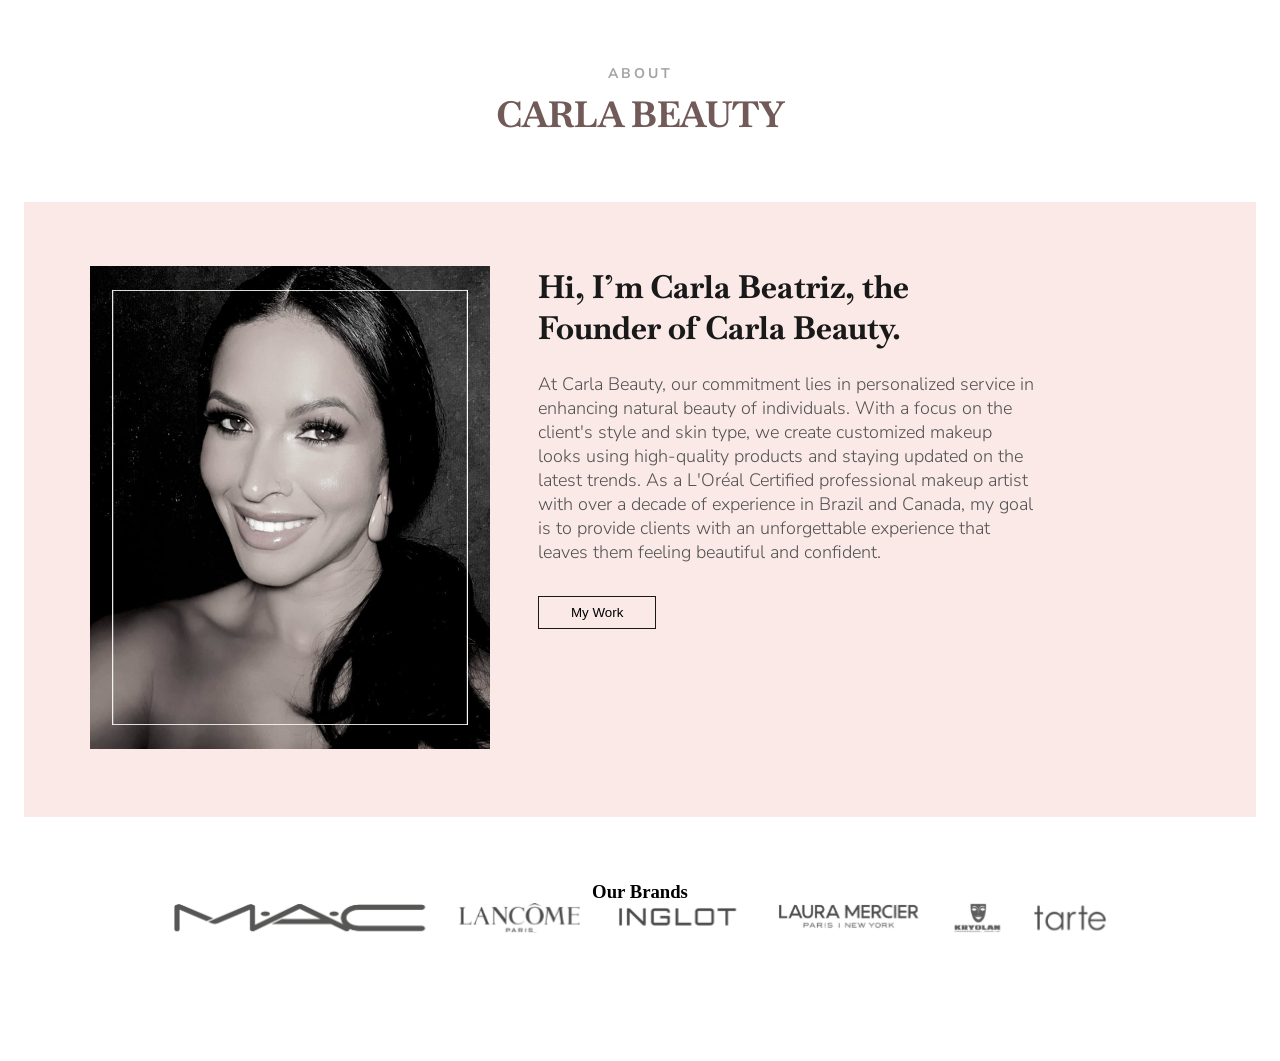
==== src/pages/about.html @ d3bb3098 "working about" ====
<!doctype html>
<html lang="en">
  <head>
    <meta charset="UTF-8" />
    <meta name="viewport" content="width=device-width, initial-scale=1.0" />
    <title>About</title>

    <!-- CSS -->
    <link rel="stylesheet" href="../css/styles.css" />
    <link rel="stylesheet" href="../css/about.css" />
    <link
      href="https://fonts.googleapis.com/css2?family=Baskervville&family=Nunito+Sans:wght@400;700&display=swap"
      rel="stylesheet"
    />
  </head>

  <body>
    <main class="about">
      <!-- header -->
      <section class="about__header">
        <h2>ABOUT</h2>
        <h1>CARLA BEAUTY</h1>
      </section>

      <!-- main -->
      <section class="about__main">
        <div class="about__container">
          <div class="about__image">
            <img src="../assets/imgs/about/Image.png" alt="Carla Beatriz" />
          </div>

          <div class="about__content">
            <h3>Hi, I’m Carla Beatriz, the Founder of Carla Beauty.</h3>

            <p>
              At Carla Beauty, our commitment lies in personalized service in
              enhancing natural beauty of individuals. With a focus on the
              client's style and skin type, we create customized makeup looks
              using high-quality products and staying updated on the latest
              trends. As a L'Oréal Certified professional makeup artist with
              over a decade of experience in Brazil and Canada, my goal is to
              provide clients with an unforgettable experience that leaves them
              feeling beautiful and confident.
            </p>

            <button class="about__btn">My Work</button>
          </div>
        </div>
      </section>

      <!-- brands -->
      <section class="about__brands">
        <h3>Our Brands</h4>

        <div class="brands">
          <img src="../assets/imgs/about/MAC_Cosmetics_logo 1.svg" alt="MAC" />
          <img
            src="../assets/imgs/about/2560px-Lancôme_logo 1.svg"
            alt="Lancome"
          />
          <img src="../assets/imgs/about/inglot 1.svg" alt="Inglot" />
          <img
            src="../assets/imgs/about/Laura Mercier_logo 1.svg"
            alt="Laura Mercier"
          />
          <img src="../assets/imgs/about/kryolan 1.svg" alt="Kryolan" />
          <img src="../assets/imgs/about/tarte 1.svg" alt="Tarte" />
        </div>
      </section>
    </main>
  </body>
</html>
---- src/css/styles.css ----
@import url("https://fonts.googleapis.com/css2?family=Baskervville&family=Nunito+Sans:wght@400;700&display=swap");
.contact-page {
  background-color: #f8f6f4;
  padding: 192px 0;
  text-align: center;
}

.contact-header {
  display: flex;
  flex-direction: column;
  align-items: center;
  margin-bottom: 96px;
}
.contact-header .main-title {
  margin-bottom: 0;
  font-family: "Baskervville", serif;
  font-size: 80px;
  font-weight: 300;
  letter-spacing: 0.1em;
  color: #725a58;
  text-transform: uppercase;
}
.contact-header .line {
  border: 0.5px solid #e3b6b1;
  width: 200px;
  margin-top: 32px;
}
.contact-header .subtitle {
  font-family: "Montserrat", "Avenir", "Avenir Next", "Nunito Sans", sans-serif;
  font-size: 18px;
  font-weight: 300;
  color: #191919;
  line-height: 1.6;
  margin-top: 32px;
  margin-bottom: 64px;
}

.social-links {
  display: flex;
  justify-content: center;
  gap: 48px;
}
.social-links a {
  display: flex;
  align-items: center;
  gap: 8px;
  text-decoration: none;
  font-family: "Montserrat", "Avenir", "Avenir Next", "Nunito Sans", sans-serif;
  font-size: 18px;
  font-weight: 300;
  color: #725a58;
}
.social-links a img {
  width: 24px;
  height: 24px;
}

.form-container {
  background-color: #fae9e7;
  max-width: 768px;
  margin: 96px auto;
  padding: 60px 80px;
  text-align: left;
  display: flex;
  flex-direction: column;
  gap: 40px;
}
.form-container h3 {
  font-family: "Baskervville", serif;
  font-size: 32px;
  font-weight: 400;
  color: #191919;
  margin-bottom: 16px;
}

.tab-nav {
  display: flex;
  border-bottom: 1px solid #a3a3a3;
  margin-bottom: 48px;
}
.tab-nav .tab-btn {
  flex: 1;
  background: none;
  border: none;
  padding: 16px 96px;
  font-family: "Baskervville", serif;
  font-size: 32px;
  cursor: pointer;
  color: #a3a3a3;
}
.tab-nav .tab-btn.active {
  color: #191919;
  border-bottom: 2px solid #191919;
}

.form-section {
  margin-bottom: 48px;
}

.form-row {
  display: grid;
  grid-template-columns: 1fr 1fr;
  gap: 40px;
}
@media (max-width: 768px) {
  .form-row {
    grid-template-columns: 1fr;
    gap: 24px;
  }
}

.selection-group {
  display: flex;
  gap: 8px;
}
.selection-group .select-box {
  margin: 0;
  flex: 1;
  background: #fff;
  padding: 12px 16px;
  display: flex;
  justify-content: space-between;
  align-items: center;
  border: 1px solid transparent;
}
.selection-group .select-box input {
  display: none;
}
.selection-group .select-box span {
  font-family: "Baskervville", serif;
  font-size: 20px;
  font-weight: 400;
  color: #535353;
  display: flex;
  align-items: center;
  width: 100%;
  justify-content: space-between;
}
.selection-group .select-box img {
  width: 24px;
  opacity: 0;
  transition: all 0.3s ease;
}
.selection-group .select-box input:checked + span {
  color: #191919;
}
.selection-group .select-box input:checked + span img {
  opacity: 1;
}
.selection-group .select-box:hover {
  border: 1px solid #b99692;
}

.input-field {
  box-sizing: border-box;
  width: 100%;
  height: 50px;
  padding: 0 16px;
  border: 1px solid #a3a3a3;
  background-color: #fff;
  font-family: "Montserrat", "Avenir", "Avenir Next", "Nunito Sans", sans-serif;
  font-size: 18px;
  appearance: none;
  cursor: pointer;
  background-repeat: no-repeat;
  background-position: right 16px center;
  background-size: 24px;
}
.input-field:focus {
  outline: none;
  border-color: #b99692;
}

.date-input[type=date] {
  color: #a3a3a3;
  background-image: url("../assets/icons/calendar.svg");
}

.date-input[type=date] {
  background-image: url("../assets/icons/calendar.svg");
  color: #191919;
}
.date-input[type=date]::-webkit-calendar-picker-indicator {
  opacity: 0;
  cursor: pointer;
}

.time-select {
  box-sizing: border-box;
  width: 100%;
  height: 50px;
  padding: 0 16px;
  padding-right: 40px;
  border: 1px solid #a3a3a3;
  background-color: #fff;
  font-family: "Montserrat", "Avenir", "Avenir Next", "Nunito Sans", sans-serif;
  font-size: 18px;
  appearance: none;
  cursor: pointer;
  background-image: url("../assets/icons/Select.svg");
  background-repeat: no-repeat;
  background-position: right 16px center;
  background-size: 10px;
  color: #a3a3a3;
}
.time-select:valid {
  color: #191919;
}
.time-select option {
  color: #191919;
}
.time-select:focus {
  outline: none;
  border-color: #b99692;
}

.checkbox-label {
  display: flex;
  align-items: center;
  gap: 12px;
  margin-top: 10px;
  font-family: "Montserrat", "Avenir", "Avenir Next", "Nunito Sans", sans-serif;
  font-size: 18px;
  color: #191919;
  cursor: pointer;
}
.checkbox-label input[type=checkbox] {
  appearance: none;
  -webkit-appearance: none;
  width: 22px;
  height: 22px;
  border: 1px solid #a3a3a3;
  background-color: #fff;
  cursor: pointer;
  position: relative;
  border-radius: 2px;
}
.checkbox-label input[type=checkbox]:checked {
  background-color: #e3b6b1;
  border-color: #e3b6b1;
}
.checkbox-label input[type=checkbox]:checked::after {
  content: "";
  position: absolute;
  left: 7px;
  top: 3px;
  width: 6px;
  height: 11px;
  border: solid white;
  border-width: 0 2px 2px 0;
  transform: rotate(45deg);
}

.contact-options {
  display: flex;
  flex-direction: column;
  gap: 16px;
}

.radio-group {
  display: flex;
  flex-direction: column;
  gap: 16px;
}

.radio-label .radio-dot {
  border: 1px solid #a3a3a3;
}
.radio-label .radio-dot::after {
  background-color: #725a58;
  width: 10px;
  height: 10px;
}

.radio-label {
  display: flex;
  align-items: center;
  gap: 16px;
  font-family: "Montserrat", "Avenir", "Avenir Next", "Nunito Sans", sans-serif;
  font-size: 16px;
  color: #535353;
  cursor: pointer;
}
.radio-label input {
  display: none;
}
.radio-label .radio-dot {
  width: 24px;
  height: 24px;
  border: 2px solid #a3a3a3;
  border-radius: 50%;
  display: flex;
  align-items: center;
  justify-content: center;
  flex-shrink: 0;
  transition: all 0.3s ease;
}
.radio-label .radio-dot::after {
  content: "";
  width: 12px;
  height: 12px;
  background-color: #e3b6b1;
  border-radius: 50%;
  opacity: 0;
  transition: all 0.3s ease;
}
.radio-label input:checked ~ .radio-dot {
  border-color: #e3b6b1;
}
.radio-label input:checked ~ .radio-dot::after {
  opacity: 1;
}

.tel-input {
  margin: 8px 0 16px 0;
}

.btn-next, .btn-home, .btn-submit {
  display: block;
  width: 200px;
  margin: 48px auto 0;
  padding: 16px;
  background: none;
  border: 1px solid #535353;
  font-family: "Montserrat", "Avenir", "Avenir Next", "Nunito Sans", sans-serif;
  font-size: 16px;
  color: #535353;
  cursor: pointer;
  transition: all 0.3s ease;
  box-sizing: border-box;
}
.btn-next:hover, .btn-home:hover, .btn-submit:hover {
  background-color: #b99692;
  border-color: #b99692;
  color: #fff;
}

.btn-back {
  background: none;
  border: none;
  font-family: "Montserrat", "Avenir", "Avenir Next", "Nunito Sans", sans-serif;
  font-size: 16px;
  color: #535353;
  cursor: pointer;
  padding: 0;
  margin-bottom: 48px;
  display: flex;
  align-items: center;
  gap: 4px;
  transition: all 0.3s ease;
}
.btn-back:hover {
  color: #e3b6b1;
}

.premium-grid {
  display: grid;
  grid-template-columns: 1fr 1fr;
  gap: 16px 40px;
  margin-top: 8px;
}
@media (max-width: 768px) {
  .premium-grid {
    grid-template-columns: 1fr;
  }
}

.guest-services-container {
  display: flex;
  flex-direction: column;
  gap: 24px;
  margin-top: 8px;
}

.guest-row {
  display: flex;
  align-items: center;
  justify-content: space-between;
  padding-bottom: 16px;
  border-bottom: 1px solid #a3a3a3;
}
.guest-row:last-child {
  border-bottom: none;
}
.guest-row .guest-type {
  flex: 1;
  font-family: "Montserrat", "Avenir", "Avenir Next", "Nunito Sans", sans-serif;
  font-size: 18px;
  color: #191919;
}
.guest-row .guest-options {
  display: flex;
  gap: 24px;
  flex: 1.5;
  justify-content: flex-end;
}
.guest-row .guest-options .checkbox-label {
  margin-top: 0;
}

.counter {
  display: flex;
  align-items: center;
  border: 1px solid #a3a3a3;
  background: #fff;
  height: 40px;
  margin-right: 32px;
}
.counter button {
  background: none;
  border: none;
  width: 35px;
  height: 100%;
  font-size: 20px;
  cursor: pointer;
  color: #535353;
  display: flex;
  align-items: center;
  justify-content: center;
}
.counter button:hover {
  background-color: #f8f6f4;
  color: #e3b6b1;
}
.counter .counter-input {
  width: 40px;
  height: 100%;
  text-align: center;
  border: none;
  border-left: 1px solid #a3a3a3;
  border-right: 1px solid #a3a3a3;
  font-family: "Montserrat", "Avenir", "Avenir Next", "Nunito Sans", sans-serif;
  font-size: 16px;
  color: #191919;
  -moz-appearance: textfield;
}
.counter .counter-input::-webkit-outer-spin-button, .counter .counter-input::-webkit-inner-spin-button {
  -webkit-appearance: none;
  margin: 0;
}
.counter .counter-input:focus {
  outline: none;
}

.textarea-field {
  height: auto;
  resize: vertical;
  padding-top: 16px;
}

#thank-you-screen {
  padding-top: 48px;
  padding-bottom: 48px;
}

.thank-you-title {
  font-family: "Baskervville", serif;
  font-size: 40px;
  color: #725a58;
  margin-bottom: 16px;
  line-height: 1.2;
}

.thank-you-subtitle {
  font-family: "Montserrat", "Avenir", "Avenir Next", "Nunito Sans", sans-serif;
  font-size: 16px;
  color: #535353;
  margin-bottom: 48px;
  line-height: 1.5;
}
.thank-you-subtitle .edit-details-link {
  display: inline-block;
  margin-top: 8px;
  color: #535353;
  text-decoration: underline;
  font-size: 14px;
  transition: all 0.3s ease;
}
.thank-you-subtitle .edit-details-link:hover {
  color: #e3b6b1;
}

.receipt-card {
  background-color: #fff;
  max-width: 480px;
  margin: 0 auto 96px;
  padding: 48px 96px;
  border: 1px solid #a3a3a3;
  text-align: left;
}
.receipt-card .receipt-header {
  margin-bottom: 24px;
}
.receipt-card .receipt-header h4 {
  font-family: "Baskervville", serif;
  font-size: 24px;
  color: #725a58;
  border-bottom: 1px solid #a3a3a3;
  padding-bottom: 8px;
}
.receipt-card .receipt-price {
  background-color: #f8f6f4;
  padding: 24px;
  text-align: center;
  margin-bottom: 32px;
}
.receipt-card .receipt-price p {
  font-family: "Montserrat", "Avenir", "Avenir Next", "Nunito Sans", sans-serif;
  font-size: 14px;
  color: #535353;
  margin-bottom: 4px;
}
.receipt-card .receipt-price h3 {
  font-family: "Baskervville", serif;
  font-size: 28px;
  color: #191919;
}
.receipt-card .receipt-details .detail-block {
  margin-bottom: 24px;
}
.receipt-card .receipt-details .detail-block:last-child {
  margin-bottom: 0;
}
.receipt-card .receipt-details .detail-block h5 {
  font-family: "Montserrat", "Avenir", "Avenir Next", "Nunito Sans", sans-serif;
  font-size: 14px;
  font-weight: 700;
  color: #535353;
  margin-bottom: 4px;
}
.receipt-card .receipt-details .detail-block p,
.receipt-card .receipt-details .detail-block ul {
  font-family: "Montserrat", "Avenir", "Avenir Next", "Nunito Sans", sans-serif;
  font-size: 16px;
  color: #191919;
}
.receipt-card .receipt-details .detail-block ul {
  list-style-type: none;
  padding: 0;
  margin: 0;
}
.receipt-card .receipt-details .detail-block ul li {
  margin-bottom: 4px;
}
.receipt-card .receipt-details .detail-block ul li::before {
  content: "- ";
  color: #191919;
}

.btn-home {
  margin: 0 auto;
}

*,
*::before,
*::after {
  box-sizing: border-box;
  margin: 0;
  padding: 0;
}

/*# sourceMappingURL=styles.css.map */
---- src/css/about.css ----
@import url("https://fonts.googleapis.com/css2?family=Baskervville&family=Nunito+Sans:wght@400;700&display=swap");
.about {
  padding: 64px 24px;
}

.about__header {
  text-align: center;
  margin-bottom: 64px;
}
.about__header h2 {
  font-family: "Nunito Sans", sans-serif;
  font-size: 14px;
  letter-spacing: 3px;
  color: #a3a3a3;
  margin-bottom: 8px;
}
.about__header h1 {
  font-family: Baskervville, serif;
  font-size: 36px;
  color: #725a58;
}

.about__main {
  background: #fae9e7;
  padding: 64px 24px;
  display: flex;
  justify-content: center;
}

.about__container {
  display: flex;
  gap: 48px;
  max-width: 1100px;
  width: 100%;
  align-items: flex-start;
}

.about__image img {
  width: 100%;
  max-width: 400px;
  flex: 1;
}

.about__content {
  max-width: 500px;
  flex: 1;
}
.about__content h3 {
  font-family: Baskervville, serif;
  font-size: 32px;
  margin-bottom: 24px;
  color: #191919;
  word-break: keep-all;
}
.about__content p {
  font-family: "Nunito Sans", sans-serif;
  font-size: 18px;
  font-weight: 300;
  color: #535353;
  margin-bottom: 32px;
}
.about__content button {
  padding: 8px 32px;
  border: 1px solid #191919;
  background: transparent;
  cursor: pointer;
  transition: all 0.3s ease;
}
.about__content button:hover {
  background: #191919;
  color: #fff;
}

.about__brands {
  text-align: center;
  padding: 64px 24px;
}
.about__brands h4 {
  font-family: Baskervville, serif;
  margin-bottom: 48px;
  color: #191919;
}

.brands {
  display: flex;
  justify-content: center;
  gap: 32px;
  flex-wrap: wrap;
}
.brands img {
  height: 30px;
  opacity: 0.7;
}/*# sourceMappingURL=about.css.map */
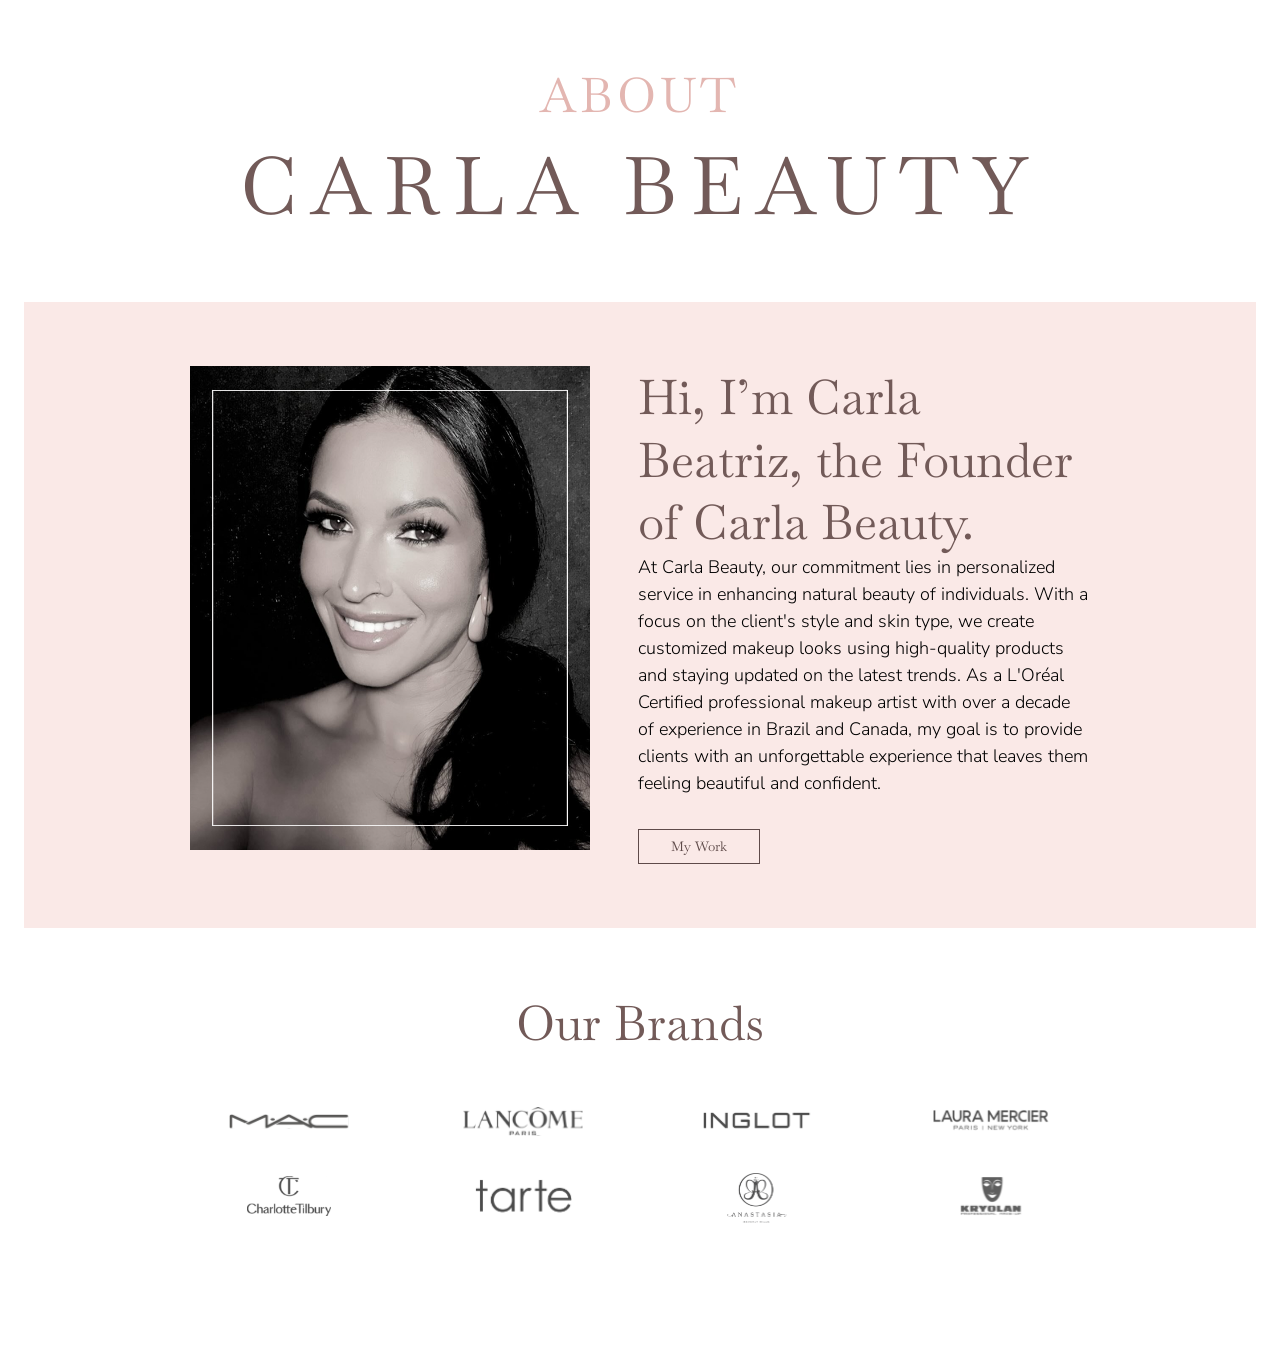
==== commit 83f75ff0: "update css" ====
--- a/src/pages/about.html
+++ b/src/pages/about.html
@@ -50,7 +50,7 @@
 
       <!-- brands -->
       <section class="about__brands">
-        <h3>Our Brands</h4>
+        <h3>Our Brands</h3>
 
         <div class="brands">
           <img src="../assets/imgs/about/MAC_Cosmetics_logo 1.svg" alt="MAC" />
@@ -63,8 +63,13 @@
             src="../assets/imgs/about/Laura Mercier_logo 1.svg"
             alt="Laura Mercier"
           />
+          <img
+            src="../assets/imgs/about/image 109.svg"
+            alt="Charlotte Tilbury"
+          />
+          <img src="../assets/imgs/about/tarte 1.svg" alt="Tarte" />
+          <img src="../assets/imgs/about/image 108.svg" alt="Anastasia" />
           <img src="../assets/imgs/about/kryolan 1.svg" alt="Kryolan" />
-          <img src="../assets/imgs/about/tarte 1.svg" alt="Tarte" />
         </div>
       </section>
     </main>
--- a/src/css/about.css
+++ b/src/css/about.css
@@ -8,15 +8,20 @@
   margin-bottom: 64px;
 }
 .about__header h2 {
-  font-family: "Nunito Sans", sans-serif;
-  font-size: 14px;
-  letter-spacing: 3px;
-  color: #a3a3a3;
+  font-family: Baskervville, serif;
+  font-size: 48px;
+  letter-spacing: 4px;
+  font-weight: 400;
+  line-height: 1.3;
+  color: #e3b6b1;
   margin-bottom: 8px;
 }
 .about__header h1 {
   font-family: Baskervville, serif;
-  font-size: 36px;
+  font-size: 80px;
+  line-height: 1.3;
+  font-weight: 400;
+  letter-spacing: 13px;
   color: #725a58;
 }
 
@@ -30,7 +35,7 @@
 .about__container {
   display: flex;
   gap: 48px;
-  max-width: 1100px;
+  max-width: 900px;
   width: 100%;
   align-items: flex-start;
 }
@@ -47,24 +52,29 @@
 }
 .about__content h3 {
   font-family: Baskervville, serif;
-  font-size: 32px;
-  margin-bottom: 24px;
-  color: #191919;
+  font-size: 48px;
+  line-height: 1.3;
+  font-weight: 400;
+  color: #725a58;
+  max-width: 604px;
   word-break: keep-all;
 }
 .about__content p {
   font-family: "Nunito Sans", sans-serif;
   font-size: 18px;
+  line-height: 1.5;
   font-weight: 300;
-  color: #535353;
+  color: #000000;
   margin-bottom: 32px;
 }
 .about__content button {
+  font-family: Baskervville, serif;
   padding: 8px 32px;
-  border: 1px solid #191919;
+  border: 1px solid #5E4A49;
   background: transparent;
   cursor: pointer;
   transition: all 0.3s ease;
+  color: #5E4A49;
 }
 .about__content button:hover {
   background: #191919;
@@ -75,19 +85,31 @@
   text-align: center;
   padding: 64px 24px;
 }
-.about__brands h4 {
+.about__brands h3 {
   font-family: Baskervville, serif;
+  font-size: 48px;
+  font-weight: 400;
+  letter-spacing: 0px;
   margin-bottom: 48px;
-  color: #191919;
+  color: #725a58;
 }
 
 .brands {
-  display: flex;
-  justify-content: center;
+  display: grid;
+  grid-template-columns: repeat(4, 1fr);
   gap: 32px;
-  flex-wrap: wrap;
+  max-width: 904px;
+  margin: 0 auto;
+  justify-items: center;
+  align-items: center;
 }
 .brands img {
-  height: 30px;
+  width: 120px;
+  height: 40px;
+  object-fit: contain;
   opacity: 0.7;
+}
+.brands img:nth-child(7) {
+  transform: scale(1.3);
+  margin-top: 4px;
 }/*# sourceMappingURL=about.css.map */
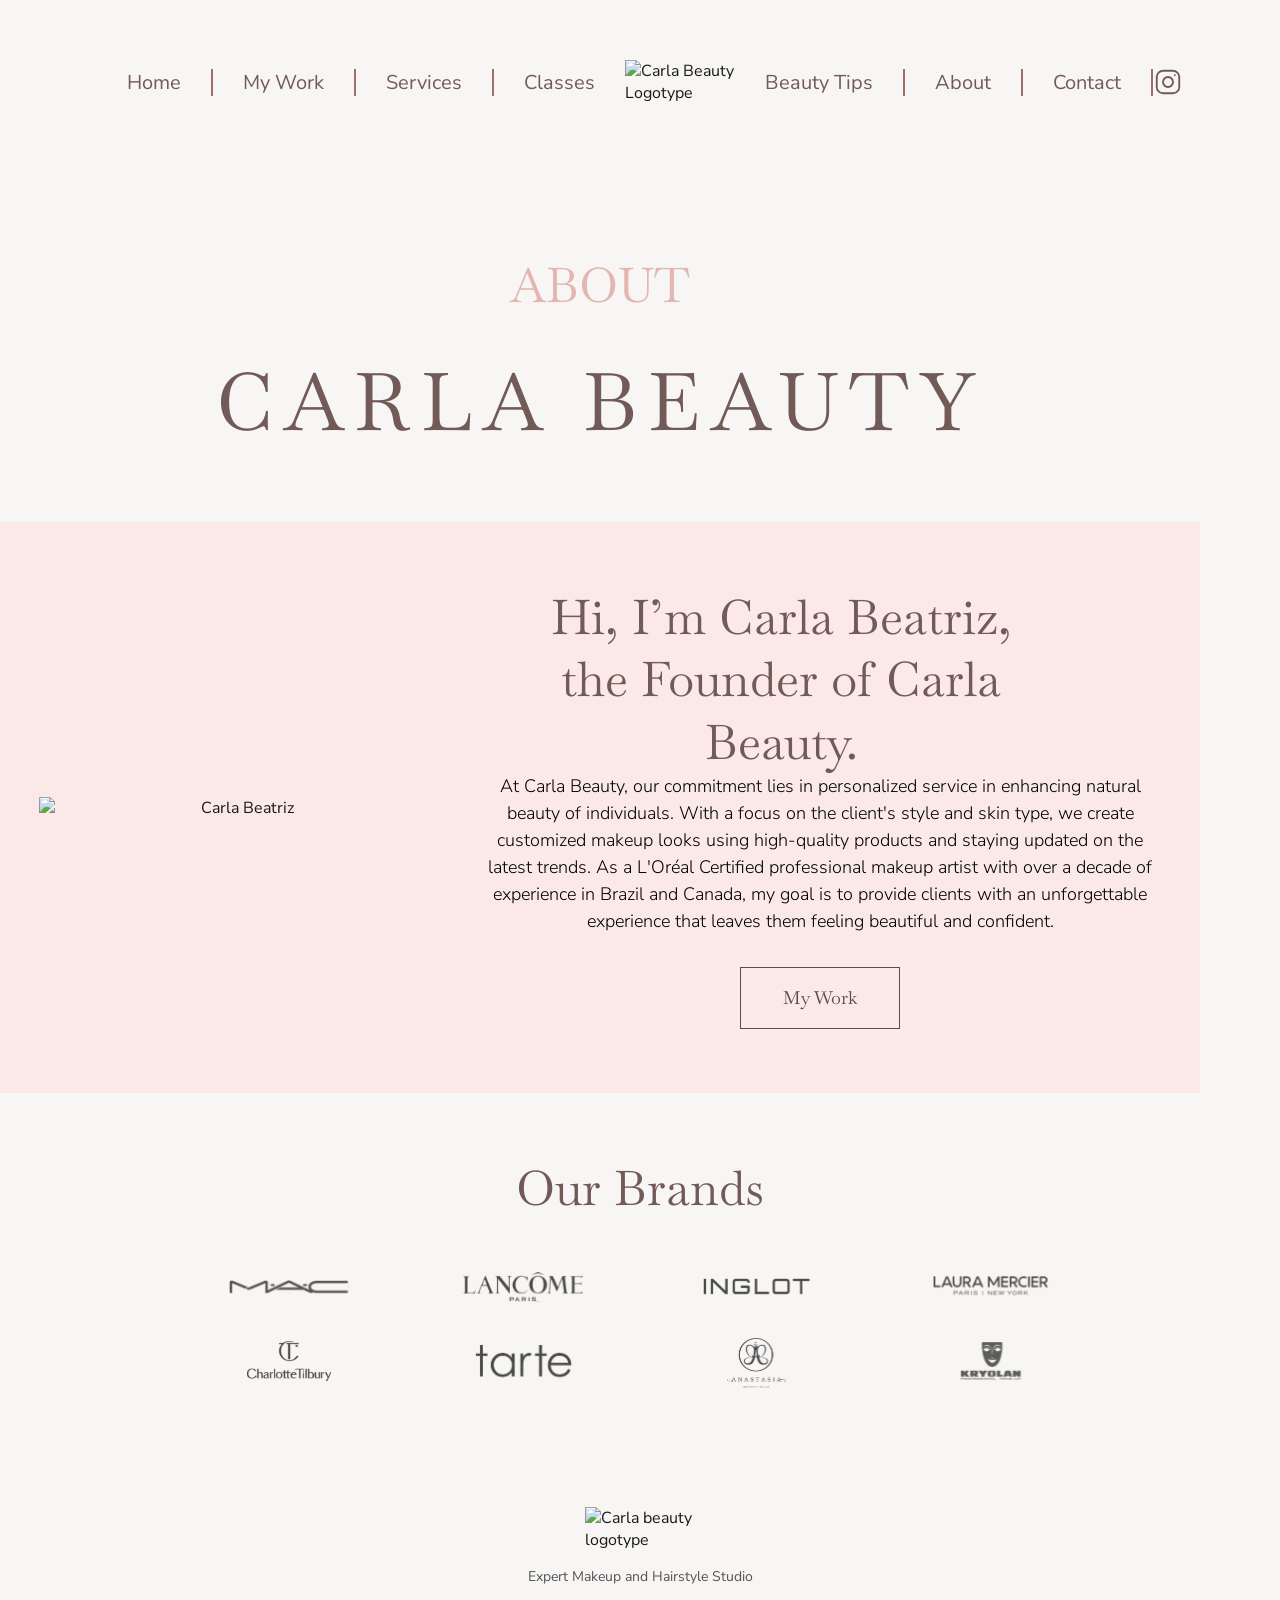
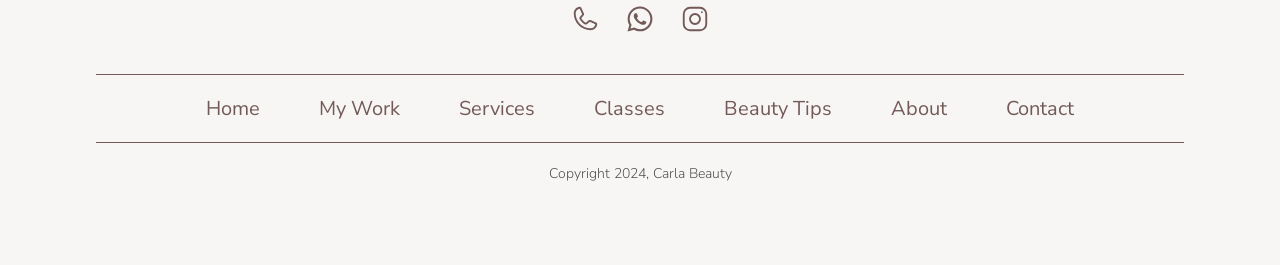
==== commit 65612d44: "ui: navbar & ffooter added to other pages (not index)" ====
--- a/src/pages/about.html
+++ b/src/pages/about.html
@@ -3,18 +3,48 @@
   <head>
     <meta charset="UTF-8" />
     <meta name="viewport" content="width=device-width, initial-scale=1.0" />
-    <title>About</title>
+    <title>About | Carla Beauty</title>
 
-    <!-- CSS -->
     <link rel="stylesheet" href="../css/styles.css" />
     <link rel="stylesheet" href="../css/about.css" />
+    <link rel="stylesheet" href="../css/components/navbar.css" />
+    <link rel="stylesheet" href="../css/components/footer.css" />
+
+    <link rel="preconnect" href="https://fonts.googleapis.com" />
+    <link rel="preconnect" href="https://fonts.gstatic.com" crossorigin />
     <link
       href="https://fonts.googleapis.com/css2?family=Baskervville&family=Nunito+Sans:wght@400;700&display=swap"
       rel="stylesheet"
     />
+    <script src="https://ajax.googleapis.com/ajax/libs/jquery/3.7.1/jquery.min.js"></script>
   </head>
 
   <body>
+    <nav id="navbar">
+      <ul>
+        <li><a href="../index.html">Home</a></li>
+        <li><a href="../pages/portfolio.html">My Work</a></li>
+        <li><a href="../pages/services.html">Services</a></li>
+        <li><a href="../pages/classes.html">Classes</a></li>
+        <li>
+          <img
+            id="navbar-logo"
+            src="../assets/imgs/logotype/logotype.svg"
+            alt="Carla Beauty Logotype"
+          />
+        </li>
+        <li><a href="../pages/beauty-tips.html">Beauty Tips</a></li>
+        <li><a href="../pages/about.html">About</a></li>
+        <li><a href="../pages/contact.html">Contact</a></li>
+        <li>
+          <a href="https://instagram.com"
+            ><img
+              src="../assets/icons/contact-icons/instagram.svg"
+              alt="instagram logo"
+          /></a>
+        </li>
+      </ul>
+    </nav>
     <main class="about">
       <!-- header -->
       <section class="about__header">
@@ -26,11 +56,14 @@
       <section class="about__main">
         <div class="about__container">
           <div class="about__image">
-            <img src="../assets/imgs/about/Image.png" alt="Carla Beatriz" />
+            <img src="../assets/imgs/about/Image.webp" alt="Carla Beatriz" />
           </div>
 
           <div class="about__content">
-            <h3>Hi, I’m Carla Beatriz, the Founder of Carla Beauty.</h3>
+            <h3>
+              Hi, I’m Carla Beatriz,<br />
+              the Founder of Carla Beauty.
+            </h3>
 
             <p>
               At Carla Beauty, our commitment lies in personalized service in
@@ -73,5 +106,40 @@
         </div>
       </section>
     </main>
+    <footer>
+      <img
+        src="../assets/imgs/logotype/logotype.svg"
+        alt="Carla beauty logotype"
+      />
+      <p>Expert Makeup and Hairstyle Studio</p>
+      <div class="socials">
+        <a href=""
+          ><img
+            src="../assets/icons/contact-icons/phone.svg"
+            alt="phone contact" /></a
+        ><a href=""
+          ><img
+            src="../assets/icons/contact-icons/whatsapp.svg"
+            alt="whatsapp contact" /></a
+        ><a href=""
+          ><img
+            src="../assets/icons/contact-icons/instagram.svg"
+            alt="instagram contact"
+        /></a>
+      </div>
+      <nav id="footer-bar">
+        <ul>
+          <li><a href="../index.html">Home</a></li>
+          <li><a href="./portfolio.html">My Work</a></li>
+          <li><a href="./services.html">Services</a></li>
+          <li><a href="./classes.html">Classes</a></li>
+          <li><a href="./beauty-tips.html">Beauty Tips</a></li>
+          <li><a href="./about.html">About</a></li>
+          <li><a href="./contact.html">Contact</a></li>
+        </ul>
+      </nav>
+      <p>Copyright 2024, Carla Beauty</p>
+    </footer>
+    <script src="../scripts/script.js"></script>
   </body>
 </html>
--- a/src/css/styles.css
+++ b/src/css/styles.css
@@ -1,562 +1,256 @@
 @import url("https://fonts.googleapis.com/css2?family=Baskervville&family=Nunito+Sans:wght@400;700&display=swap");
-.contact-page {
+@font-face {
+  font-family: "Avenir Light";
+  src: url("../assets/fonts/avenir-light.ttf") format("truetype");
+  font-weight: 300;
+  font-style: normal;
+}
+* {
+  margin: 0;
+  padding: 0;
+  box-sizing: border-box;
+}
+
+body {
+  font-family: "Nunito Sans", sans-serif;
+  color: #191919;
   background-color: #f8f6f4;
-  padding: 192px 0;
-  text-align: center;
-}
-
-.contact-header {
-  display: flex;
-  flex-direction: column;
-  align-items: center;
-  margin-bottom: 96px;
-}
-.contact-header .main-title {
-  margin-bottom: 0;
-  font-family: "Baskervville", serif;
-  font-size: 80px;
-  font-weight: 300;
-  letter-spacing: 0.1em;
-  color: #725a58;
-  text-transform: uppercase;
-}
-.contact-header .line {
-  border: 0.5px solid #e3b6b1;
-  width: 200px;
-  margin-top: 32px;
-}
-.contact-header .subtitle {
-  font-family: "Montserrat", "Avenir", "Avenir Next", "Nunito Sans", sans-serif;
+  scroll-behavior: smooth;
+}
+
+img {
+  max-width: 100%;
+  height: auto;
+  display: block;
+}
+
+a {
+  text-decoration: none;
+  color: inherit;
+  transition: all 0.3s ease;
+}
+
+h1,
+h2,
+h3,
+h4,
+h5,
+h6 {
+  font-family: Baskervville, serif;
+  font-weight: 400;
+}
+
+p {
   font-size: 18px;
-  font-weight: 300;
-  color: #191919;
   line-height: 1.6;
-  margin-top: 32px;
-  margin-bottom: 64px;
-}
-
-.social-links {
-  display: flex;
-  justify-content: center;
-  gap: 48px;
-}
-.social-links a {
-  display: flex;
-  align-items: center;
-  gap: 8px;
-  text-decoration: none;
-  font-family: "Montserrat", "Avenir", "Avenir Next", "Nunito Sans", sans-serif;
-  font-size: 18px;
-  font-weight: 300;
-  color: #725a58;
-}
-.social-links a img {
-  width: 24px;
-  height: 24px;
-}
-
-.form-container {
-  background-color: #fae9e7;
-  max-width: 768px;
-  margin: 96px auto;
-  padding: 60px 80px;
-  text-align: left;
-  display: flex;
-  flex-direction: column;
-  gap: 40px;
-}
-.form-container h3 {
-  font-family: "Baskervville", serif;
-  font-size: 32px;
-  font-weight: 400;
-  color: #191919;
-  margin-bottom: 16px;
-}
-
-.tab-nav {
-  display: flex;
-  border-bottom: 1px solid #a3a3a3;
-  margin-bottom: 48px;
-}
-.tab-nav .tab-btn {
-  flex: 1;
-  background: none;
-  border: none;
-  padding: 16px 96px;
-  font-family: "Baskervville", serif;
-  font-size: 32px;
-  cursor: pointer;
-  color: #a3a3a3;
-}
-.tab-nav .tab-btn.active {
-  color: #191919;
-  border-bottom: 2px solid #191919;
-}
-
-.form-section {
-  margin-bottom: 48px;
-}
-
-.form-row {
-  display: grid;
-  grid-template-columns: 1fr 1fr;
-  gap: 40px;
-}
-@media (max-width: 768px) {
-  .form-row {
-    grid-template-columns: 1fr;
-    gap: 24px;
-  }
-}
-
-.selection-group {
-  display: flex;
-  gap: 8px;
-}
-.selection-group .select-box {
-  margin: 0;
-  flex: 1;
-  background: #fff;
-  padding: 12px 16px;
-  display: flex;
-  justify-content: space-between;
-  align-items: center;
-  border: 1px solid transparent;
-}
-.selection-group .select-box input {
-  display: none;
-}
-.selection-group .select-box span {
-  font-family: "Baskervville", serif;
-  font-size: 20px;
-  font-weight: 400;
-  color: #535353;
-  display: flex;
-  align-items: center;
-  width: 100%;
-  justify-content: space-between;
-}
-.selection-group .select-box img {
-  width: 24px;
-  opacity: 0;
-  transition: all 0.3s ease;
-}
-.selection-group .select-box input:checked + span {
-  color: #191919;
-}
-.selection-group .select-box input:checked + span img {
-  opacity: 1;
-}
-.selection-group .select-box:hover {
-  border: 1px solid #b99692;
-}
-
-.input-field {
-  box-sizing: border-box;
-  width: 100%;
-  height: 50px;
-  padding: 0 16px;
-  border: 1px solid #a3a3a3;
-  background-color: #fff;
-  font-family: "Montserrat", "Avenir", "Avenir Next", "Nunito Sans", sans-serif;
-  font-size: 18px;
-  appearance: none;
-  cursor: pointer;
-  background-repeat: no-repeat;
-  background-position: right 16px center;
-  background-size: 24px;
-}
-.input-field:focus {
-  outline: none;
-  border-color: #b99692;
-}
-
-.date-input[type=date] {
-  color: #a3a3a3;
-  background-image: url("../assets/icons/calendar.svg");
-}
-
-.date-input[type=date] {
-  background-image: url("../assets/icons/calendar.svg");
-  color: #191919;
-}
-.date-input[type=date]::-webkit-calendar-picker-indicator {
-  opacity: 0;
-  cursor: pointer;
-}
-
-.time-select {
-  box-sizing: border-box;
-  width: 100%;
-  height: 50px;
-  padding: 0 16px;
-  padding-right: 40px;
-  border: 1px solid #a3a3a3;
-  background-color: #fff;
-  font-family: "Montserrat", "Avenir", "Avenir Next", "Nunito Sans", sans-serif;
-  font-size: 18px;
-  appearance: none;
-  cursor: pointer;
-  background-image: url("../assets/icons/Select.svg");
-  background-repeat: no-repeat;
-  background-position: right 16px center;
-  background-size: 10px;
-  color: #a3a3a3;
-}
-.time-select:valid {
-  color: #191919;
-}
-.time-select option {
-  color: #191919;
-}
-.time-select:focus {
-  outline: none;
-  border-color: #b99692;
-}
-
-.checkbox-label {
-  display: flex;
-  align-items: center;
-  gap: 12px;
-  margin-top: 10px;
-  font-family: "Montserrat", "Avenir", "Avenir Next", "Nunito Sans", sans-serif;
-  font-size: 18px;
-  color: #191919;
-  cursor: pointer;
-}
-.checkbox-label input[type=checkbox] {
-  appearance: none;
-  -webkit-appearance: none;
-  width: 22px;
-  height: 22px;
-  border: 1px solid #a3a3a3;
-  background-color: #fff;
-  cursor: pointer;
-  position: relative;
-  border-radius: 2px;
-}
-.checkbox-label input[type=checkbox]:checked {
-  background-color: #e3b6b1;
-  border-color: #e3b6b1;
-}
-.checkbox-label input[type=checkbox]:checked::after {
-  content: "";
-  position: absolute;
-  left: 7px;
-  top: 3px;
-  width: 6px;
-  height: 11px;
-  border: solid white;
-  border-width: 0 2px 2px 0;
-  transform: rotate(45deg);
-}
-
-.contact-options {
-  display: flex;
-  flex-direction: column;
-  gap: 16px;
-}
-
-.radio-group {
-  display: flex;
-  flex-direction: column;
-  gap: 16px;
-}
-
-.radio-label .radio-dot {
-  border: 1px solid #a3a3a3;
-}
-.radio-label .radio-dot::after {
-  background-color: #725a58;
-  width: 10px;
-  height: 10px;
-}
-
-.radio-label {
-  display: flex;
-  align-items: center;
-  gap: 16px;
-  font-family: "Montserrat", "Avenir", "Avenir Next", "Nunito Sans", sans-serif;
-  font-size: 16px;
-  color: #535353;
-  cursor: pointer;
-}
-.radio-label input {
-  display: none;
-}
-.radio-label .radio-dot {
-  width: 24px;
-  height: 24px;
-  border: 2px solid #a3a3a3;
-  border-radius: 50%;
-  display: flex;
-  align-items: center;
-  justify-content: center;
-  flex-shrink: 0;
-  transition: all 0.3s ease;
-}
-.radio-label .radio-dot::after {
-  content: "";
-  width: 12px;
-  height: 12px;
-  background-color: #e3b6b1;
-  border-radius: 50%;
-  opacity: 0;
-  transition: all 0.3s ease;
-}
-.radio-label input:checked ~ .radio-dot {
-  border-color: #e3b6b1;
-}
-.radio-label input:checked ~ .radio-dot::after {
-  opacity: 1;
-}
-
-.tel-input {
-  margin: 8px 0 16px 0;
-}
-
-.btn-next, .btn-home, .btn-submit {
-  display: block;
+  color: #535353;
+}
+
+main > section {
+  padding: 96px 24px;
+  max-width: 1200px;
+  margin: 0 auto;
+  text-align: center;
+}
+
+.service-quote-btn,
+#home-wedding-next,
+#home-party-next,
+#home-photo-submit,
+#home-classes-submit {
+  display: block;
+  text-align: center;
   width: 200px;
   margin: 48px auto 0;
   padding: 16px;
   background: none;
   border: 1px solid #535353;
-  font-family: "Montserrat", "Avenir", "Avenir Next", "Nunito Sans", sans-serif;
+  font-family: "Nunito Sans", sans-serif;
   font-size: 16px;
   color: #535353;
   cursor: pointer;
   transition: all 0.3s ease;
   box-sizing: border-box;
 }
-.btn-next:hover, .btn-home:hover, .btn-submit:hover {
+.service-quote-btn:hover,
+#home-wedding-next:hover,
+#home-party-next:hover,
+#home-photo-submit:hover,
+#home-classes-submit:hover {
   background-color: #b99692;
   border-color: #b99692;
   color: #fff;
 }
 
-.btn-back {
+#classes {
+  background-color: #fae9e7;
+}
+#classes h2 {
+  font-family: Baskervville, serif;
+  font-size: 80px;
+  font-weight: 400;
+  color: #725a58;
+  text-transform: uppercase;
+  letter-spacing: 0.1em;
+  margin-bottom: 48px;
+  text-align: center;
+}
+#classes #classes-container {
+  display: flex;
+  justify-content: space-between;
+  align-items: center;
+  width: 100%;
+  max-width: 1070px;
+  margin: 0 auto;
+  text-align: left;
+}
+#classes .classes-text-wrapper {
+  display: flex;
+  flex-direction: column;
+  align-items: flex-start;
+}
+#classes #all-classes {
+  display: flex;
+  flex-direction: column;
+  width: 100%;
+  max-width: 586px;
+}
+#classes .individual-class {
+  display: flex;
+  justify-content: space-between;
+  align-items: center;
+  padding: 12px 24px 16px 24px;
+  gap: 10px;
+  transition: all 0.3s ease;
+}
+#classes .individual-class .class-info {
+  display: flex;
+  flex-direction: column;
+  gap: 8px;
+}
+#classes .individual-class .class-title {
+  display: flex;
+  align-items: center;
+  gap: 10px;
+}
+#classes .individual-class .class-title h4 {
+  font-family: Baskervville, serif;
+  font-size: 36px;
+  font-weight: 400;
+  color: #725a58;
+  line-height: 1.3;
+}
+#classes .individual-class p {
+  font-family: "Avenir Light", "Nunito Sans", sans-serif;
+  font-size: 18px;
+  font-weight: 300;
+  line-height: 1.5;
+  color: #535353;
+  padding-left: 48px;
+}
+#classes .individual-class:hover {
+  background-color: rgba(227, 182, 177, 0.6078431373);
+}
+#classes .award-icon {
+  width: 32px;
+  height: 32px;
+}
+#classes .arrow-icon {
+  width: 40px;
+  height: 40px;
+  opacity: 0.5;
+  transition: all 0.3s ease;
+}
+#classes .arrow-icon:hover {
+  opacity: 1;
+}
+#classes .classes-portrait {
+  position: relative;
+  width: 400px;
+  flex-shrink: 0;
+}
+#classes .classes-portrait .portrait-border {
+  position: absolute;
+  top: 18px;
+  bottom: 18px;
+  left: 18px;
+  right: 18px;
+  border: 1px solid #ffffff;
+  z-index: 2;
+  pointer-events: none;
+}
+#classes .classes-portrait img {
+  position: relative;
+  z-index: 1;
+  width: 100%;
+  height: auto;
+  -o-object-fit: cover;
+     object-fit: cover;
+  display: block;
+}
+#classes .all-classes-btn {
+  display: block;
+  text-align: center;
+  width: 160px;
+  margin-top: 48px;
+  padding: 16px;
   background: none;
-  border: none;
-  font-family: "Montserrat", "Avenir", "Avenir Next", "Nunito Sans", sans-serif;
+  border: 1px solid #535353;
+  font-family: "Nunito Sans", sans-serif;
   font-size: 16px;
   color: #535353;
   cursor: pointer;
-  padding: 0;
+  transition: all 0.3s ease;
+  box-sizing: border-box;
+}
+#classes .all-classes-btn:hover {
+  background-color: #b99692;
+  border-color: #b99692;
+  color: #fff;
+}
+
+#beauty-tips {
+  display: flex;
+  flex-direction: column;
+  align-items: center;
+}
+#beauty-tips h3 {
+  font-family: Baskervville, serif;
+  font-size: 48px;
+  font-weight: 300;
+  color: #725a58;
   margin-bottom: 48px;
-  display: flex;
-  align-items: center;
-  gap: 4px;
-  transition: all 0.3s ease;
-}
-.btn-back:hover {
-  color: #e3b6b1;
-}
-
-.premium-grid {
-  display: grid;
-  grid-template-columns: 1fr 1fr;
-  gap: 16px 40px;
-  margin-top: 8px;
-}
-@media (max-width: 768px) {
-  .premium-grid {
-    grid-template-columns: 1fr;
-  }
-}
-
-.guest-services-container {
-  display: flex;
-  flex-direction: column;
-  gap: 24px;
-  margin-top: 8px;
-}
-
-.guest-row {
-  display: flex;
-  align-items: center;
-  justify-content: space-between;
-  padding-bottom: 16px;
-  border-bottom: 1px solid #a3a3a3;
-}
-.guest-row:last-child {
-  border-bottom: none;
-}
-.guest-row .guest-type {
-  flex: 1;
-  font-family: "Montserrat", "Avenir", "Avenir Next", "Nunito Sans", sans-serif;
-  font-size: 18px;
-  color: #191919;
-}
-.guest-row .guest-options {
-  display: flex;
-  gap: 24px;
-  flex: 1.5;
-  justify-content: flex-end;
-}
-.guest-row .guest-options .checkbox-label {
-  margin-top: 0;
-}
-
-.counter {
-  display: flex;
-  align-items: center;
-  border: 1px solid #a3a3a3;
-  background: #fff;
-  height: 40px;
-  margin-right: 32px;
-}
-.counter button {
+}
+#beauty-tips #video-collection {
+  display: flex;
+  flex-wrap: wrap;
+  justify-content: center;
+  gap: 10px;
+}
+#beauty-tips #video-collection .video-item {
+  width: 297px;
+  height: 292px;
+}
+#beauty-tips #video-collection .video-item:hover {
+  filter: brightness(0.7);
+}
+#beauty-tips .beauty-tips-btn {
+  display: block;
+  text-align: center;
+  min-width: 160px;
+  margin-top: 48px;
+  padding: 24px 32px;
   background: none;
-  border: none;
-  width: 35px;
-  height: 100%;
-  font-size: 20px;
+  border: 1px solid #535353;
+  font-family: "Nunito Sans", sans-serif;
+  font-size: 16px;
+  color: #535353;
   cursor: pointer;
-  color: #535353;
-  display: flex;
-  align-items: center;
-  justify-content: center;
-}
-.counter button:hover {
-  background-color: #f8f6f4;
-  color: #e3b6b1;
-}
-.counter .counter-input {
-  width: 40px;
-  height: 100%;
-  text-align: center;
-  border: none;
-  border-left: 1px solid #a3a3a3;
-  border-right: 1px solid #a3a3a3;
-  font-family: "Montserrat", "Avenir", "Avenir Next", "Nunito Sans", sans-serif;
-  font-size: 16px;
-  color: #191919;
-  -moz-appearance: textfield;
-}
-.counter .counter-input::-webkit-outer-spin-button, .counter .counter-input::-webkit-inner-spin-button {
-  -webkit-appearance: none;
-  margin: 0;
-}
-.counter .counter-input:focus {
-  outline: none;
-}
-
-.textarea-field {
-  height: auto;
-  resize: vertical;
-  padding-top: 16px;
-}
-
-#thank-you-screen {
-  padding-top: 48px;
-  padding-bottom: 48px;
-}
-
-.thank-you-title {
-  font-family: "Baskervville", serif;
-  font-size: 40px;
-  color: #725a58;
-  margin-bottom: 16px;
-  line-height: 1.2;
-}
-
-.thank-you-subtitle {
-  font-family: "Montserrat", "Avenir", "Avenir Next", "Nunito Sans", sans-serif;
-  font-size: 16px;
-  color: #535353;
-  margin-bottom: 48px;
-  line-height: 1.5;
-}
-.thank-you-subtitle .edit-details-link {
-  display: inline-block;
-  margin-top: 8px;
-  color: #535353;
-  text-decoration: underline;
-  font-size: 14px;
-  transition: all 0.3s ease;
-}
-.thank-you-subtitle .edit-details-link:hover {
-  color: #e3b6b1;
-}
-
-.receipt-card {
-  background-color: #fff;
-  max-width: 480px;
-  margin: 0 auto 96px;
-  padding: 48px 96px;
-  border: 1px solid #a3a3a3;
-  text-align: left;
-}
-.receipt-card .receipt-header {
-  margin-bottom: 24px;
-}
-.receipt-card .receipt-header h4 {
-  font-family: "Baskervville", serif;
-  font-size: 24px;
-  color: #725a58;
-  border-bottom: 1px solid #a3a3a3;
-  padding-bottom: 8px;
-}
-.receipt-card .receipt-price {
-  background-color: #f8f6f4;
-  padding: 24px;
-  text-align: center;
-  margin-bottom: 32px;
-}
-.receipt-card .receipt-price p {
-  font-family: "Montserrat", "Avenir", "Avenir Next", "Nunito Sans", sans-serif;
-  font-size: 14px;
-  color: #535353;
-  margin-bottom: 4px;
-}
-.receipt-card .receipt-price h3 {
-  font-family: "Baskervville", serif;
-  font-size: 28px;
-  color: #191919;
-}
-.receipt-card .receipt-details .detail-block {
-  margin-bottom: 24px;
-}
-.receipt-card .receipt-details .detail-block:last-child {
-  margin-bottom: 0;
-}
-.receipt-card .receipt-details .detail-block h5 {
-  font-family: "Montserrat", "Avenir", "Avenir Next", "Nunito Sans", sans-serif;
-  font-size: 14px;
-  font-weight: 700;
-  color: #535353;
-  margin-bottom: 4px;
-}
-.receipt-card .receipt-details .detail-block p,
-.receipt-card .receipt-details .detail-block ul {
-  font-family: "Montserrat", "Avenir", "Avenir Next", "Nunito Sans", sans-serif;
-  font-size: 16px;
-  color: #191919;
-}
-.receipt-card .receipt-details .detail-block ul {
-  list-style-type: none;
-  padding: 0;
-  margin: 0;
-}
-.receipt-card .receipt-details .detail-block ul li {
-  margin-bottom: 4px;
-}
-.receipt-card .receipt-details .detail-block ul li::before {
-  content: "- ";
-  color: #191919;
-}
-
-.btn-home {
-  margin: 0 auto;
-}
-
-*,
-*::before,
-*::after {
-  box-sizing: border-box;
-  margin: 0;
-  padding: 0;
-}
-
-/*# sourceMappingURL=styles.css.map */
+  transition: all 0.3s ease;
+  box-sizing: border-box;
+}
+#beauty-tips .beauty-tips-btn:hover {
+  background-color: #b99692;
+  border-color: #b99692;
+  color: #fff;
+}/*# sourceMappingURL=styles.css.map */
--- a/src/css/about.css
+++ b/src/css/about.css
@@ -1,53 +1,77 @@
 @import url("https://fonts.googleapis.com/css2?family=Baskervville&family=Nunito+Sans:wght@400;700&display=swap");
-.about {
-  padding: 64px 24px;
-}
-
+@font-face {
+  font-family: "Avenir Light";
+  src: url("../assets/fonts/avenir-light.ttf") format("truetype");
+  font-weight: 300;
+  font-style: normal;
+}
 .about__header {
   text-align: center;
-  margin-bottom: 64px;
+  width: 100vw;
+  position: relative;
+  left: 50%;
+  right: 50%;
+  margin-left: -50vw;
+  margin-right: -50vw;
+  margin-bottom: 0;
+  padding-bottom: 68px;
+  background-color: #f8f6f4;
 }
 .about__header h2 {
   font-family: Baskervville, serif;
   font-size: 48px;
-  letter-spacing: 4px;
-  font-weight: 400;
-  line-height: 1.3;
+  line-height: 130px;
+  letter-spacing: 0px;
+  font-weight: 400;
   color: #e3b6b1;
-  margin-bottom: 8px;
+  margin: 0;
 }
 .about__header h1 {
   font-family: Baskervville, serif;
   font-size: 80px;
   line-height: 1.3;
   font-weight: 400;
-  letter-spacing: 13px;
+  letter-spacing: 0.13em;
   color: #725a58;
+  text-transform: uppercase;
+  text-align: center;
+  margin-top: 0;
+  margin-bottom: 0;
 }
 
 .about__main {
+  width: 100vw;
+  position: relative;
+  left: 50%;
+  right: 50%;
+  margin-left: -50vw;
+  margin-right: -50vw;
   background: #fae9e7;
-  padding: 64px 24px;
+  padding: 64px 0;
+}
+
+.about__container {
+  max-width: 1170px;
+  margin: 0 auto;
   display: flex;
-  justify-content: center;
-}
-
-.about__container {
-  display: flex;
-  gap: 48px;
-  max-width: 900px;
+  gap: 40px;
+  align-items: center;
+  padding: 0 24px;
+}
+
+.about__image {
+  flex: 1;
+  max-width: 400px;
   width: 100%;
-  align-items: flex-start;
 }
 
 .about__image img {
   width: 100%;
-  max-width: 400px;
-  flex: 1;
+  height: auto;
+  display: block;
 }
 
 .about__content {
-  max-width: 500px;
   flex: 1;
 }
 .about__content h3 {
@@ -60,7 +84,7 @@
   word-break: keep-all;
 }
 .about__content p {
-  font-family: "Nunito Sans", sans-serif;
+  font-family: "Avenir Light", "Nunito Sans", sans-serif;
   font-size: 18px;
   line-height: 1.5;
   font-weight: 300;
@@ -69,15 +93,23 @@
 }
 .about__content button {
   font-family: Baskervville, serif;
-  padding: 8px 32px;
-  border: 1px solid #5E4A49;
+  font-size: 18px;
+  line-height: 1;
+  width: 160px;
+  height: 62px;
+  padding: 0;
+  border: 0.8px solid #5E4A49;
   background: transparent;
   cursor: pointer;
   transition: all 0.3s ease;
   color: #5E4A49;
+  display: inline-flex;
+  align-items: center;
+  justify-content: center;
 }
 .about__content button:hover {
-  background: #191919;
+  background: #b99692;
+  border-color: #b99692;
   color: #fff;
 }
 
@@ -104,7 +136,8 @@
   align-items: center;
 }
 .brands img {
-  width: 120px;
+  width: 100%;
+  max-width: 120px;
   height: 40px;
   object-fit: contain;
   opacity: 0.7;
@@ -112,4 +145,80 @@
 .brands img:nth-child(7) {
   transform: scale(1.3);
   margin-top: 4px;
-}/*# sourceMappingURL=about.css.map */+}
+
+@media (max-width: 768px) {
+  .about__header {
+    width: 100% !important;
+    position: static !important;
+    margin: 0 !important;
+    padding: 48px 24px 40px !important;
+    box-sizing: border-box !important;
+  }
+  .about__header h1 {
+    font-size: 32px;
+    letter-spacing: 0.1em;
+    white-space: normal;
+  }
+  .about__main {
+    width: 100% !important;
+    position: static !important;
+    margin: 0 !important;
+    padding: 0 !important;
+    background: #fae9e7 !important;
+  }
+  .about__container {
+    width: 100%;
+    max-width: none;
+    flex-direction: column;
+    padding: 0;
+    gap: 0;
+  }
+  .about__image {
+    width: 100%;
+  }
+  .about__image img {
+    width: 100%;
+    height: auto;
+    display: block;
+  }
+  .about__content {
+    text-align: left;
+    padding: 40px 24px 64px;
+  }
+  .about__content h3 {
+    font-size: 32px;
+    line-height: 1.3;
+    margin: 0 0 24px;
+    max-width: 327px;
+    word-break: keep-all;
+  }
+  .about__content p {
+    font-size: 16px;
+    line-height: 1.6;
+    margin: 0 0 32px;
+  }
+  .about__content button {
+    display: block;
+    margin: 0 auto;
+  }
+  .about__brands {
+    padding: 40px 24px;
+  }
+  .about__brands h3 {
+    font-size: 32px;
+    margin-top: 0;
+    margin-bottom: 24px;
+  }
+  .brands {
+    grid-template-columns: repeat(2, 1fr);
+    gap: 40px 20px;
+  }
+  .brands img {
+    width: 110.46px;
+    height: 52.56px;
+    opacity: 0.6;
+  }
+}
+
+/*# sourceMappingURL=about.css.map */
--- a/src/css/components/navbar.css
+++ b/src/css/components/navbar.css
@@ -0,0 +1,143 @@
+@import url("https://fonts.googleapis.com/css2?family=Baskervville&family=Nunito+Sans:wght@400;700&display=swap");
+/* 
+TODOs
+- Center border right
+- Scale or change on hover
+- Margin 
+
+*/
+#navbar {
+  padding: 40px 0 0 0;
+  display: flex;
+  align-items: center;
+  justify-content: center;
+  width: 100%;
+  background-color: #f8f6f4;
+  position: sticky;
+  z-index: 100;
+  top: 0px;
+  transition: all 0.3s ease;
+}
+#navbar ul {
+  display: flex;
+  justify-content: space-around;
+  align-items: center;
+}
+#navbar ul li {
+  list-style: none;
+}
+#navbar ul li a {
+  text-decoration: none;
+  color: #725a58;
+  font-size: 20px;
+  width: 100%;
+  height: 30px;
+  padding: 0 30px;
+  border-right: 2px solid #a06d67;
+  transition: all 0.3s ease;
+}
+#navbar ul li a img {
+  width: 30px;
+  height: 30px;
+}
+#navbar ul li a:hover {
+  text-decoration: underline;
+}
+#navbar ul li #ham-btn {
+  background: none;
+  border: none;
+  cursor: pointer;
+  transition: all 0.3s ease;
+}
+#navbar ul li #ham-btn:hover {
+  transform: scale(110%);
+}
+#navbar ul li #ham-btn.ham-active {
+  transform: rotate(90deg);
+}
+#navbar ul li:last-child a, #navbar ul li:nth-child(4) a {
+  border-right: none;
+}
+#navbar ul li img:not(a) {
+  max-width: 110px;
+}
+#navbar.scrolled {
+  height: 70px;
+  padding: 0px 60px;
+  box-shadow: 0 2px 10px rgba(0, 0, 0, 0.1);
+}
+#navbar.scrolled ul li img:not(#ham-btn img) {
+  height: 40px;
+}
+
+@media (max-width: 868px) {
+  #navbar {
+    padding: 40px 0px 10px;
+  }
+  #navbar ul {
+    gap: 20px;
+    width: 100%;
+  }
+  #navbar li {
+    display: none;
+  }
+  #navbar li a {
+    border-right: none !important;
+  }
+  #navbar li:first-of-type, #navbar li:nth-child(5), #navbar li:last-of-type {
+    display: block;
+  }
+  #navbar li:last-of-type a {
+    padding: 0;
+  }
+  #navbar.scrolled {
+    height: 60px;
+    padding: 0 0px;
+  }
+  #navbar.scrolled ul {
+    height: 100%;
+    display: flex;
+    align-items: center;
+  }
+  #navbar.scrolled ul li img:not(#ham-btn img) {
+    height: 35px;
+  }
+}
+.mobile-menu {
+  position: fixed;
+  top: 0;
+  left: 0;
+  width: 100%;
+  height: 100vh;
+  background-color: #f8f6f4;
+  z-index: 90;
+  display: flex;
+  justify-content: center;
+  align-items: center;
+  opacity: 0;
+  visibility: hidden;
+  transition: all 0.3s ease;
+}
+.mobile-menu.open {
+  opacity: 1;
+  visibility: visible;
+}
+.mobile-menu ul {
+  list-style: none;
+  text-align: center;
+}
+.mobile-menu ul li {
+  margin: 20px 0;
+}
+.mobile-menu ul li a {
+  text-decoration: none;
+  font-family: "Baskervville", serif;
+  font-size: 2rem;
+  color: #725a58;
+}
+
+.no-scroll {
+  overflow: hidden;
+}
+
+/*# sourceMappingURL=navbar.css.map */
--- a/src/css/components/footer.css
+++ b/src/css/components/footer.css
@@ -0,0 +1,83 @@
+@import url("https://fonts.googleapis.com/css2?family=Baskervville&family=Nunito+Sans:wght@400;700&display=swap");
+footer {
+  display: flex;
+  flex-direction: column;
+  align-items: center;
+  margin-bottom: 80px;
+}
+footer img {
+  width: 110px;
+  margin-top: 60px;
+}
+footer p {
+  margin-top: 15px;
+  font-family: "Nunito Sans", sans-serif;
+  font-size: 14px;
+}
+footer p:last-of-type {
+  margin-top: 20px;
+  color: #535353;
+  font-weight: 300;
+}
+footer .socials {
+  display: flex;
+  justify-content: center;
+  align-items: center;
+  gap: 25px;
+  margin-top: 15px;
+}
+footer .socials a {
+  transition: all 0.3s ease;
+}
+footer .socials a img {
+  margin: 0;
+  width: 30px;
+  height: 30px;
+}
+footer .socials a:hover {
+  scale: 1.1;
+}
+footer #footer-bar {
+  width: 85%;
+  border-top: 1px solid #725a58;
+  border-bottom: 1px solid #725a58;
+  background-color: transparent;
+  margin-top: 40px;
+}
+footer #footer-bar ul {
+  padding: 20px 80px;
+  display: flex;
+  justify-content: space-around;
+  align-items: center;
+}
+footer #footer-bar ul li {
+  list-style: none;
+}
+footer #footer-bar ul li a {
+  text-decoration: none;
+  color: #725a58;
+  font-size: 20px;
+  width: 100%;
+  height: 30px;
+  transition: all 0.3s ease;
+}
+footer #footer-bar ul li a:hover {
+  text-decoration: underline;
+}
+@media (max-width: 868px) {
+  footer #footer-bar ul {
+    display: grid;
+    grid-template-columns: repeat(2, 1fr);
+    gap: 15px;
+  }
+  footer #footer-bar ul li {
+    display: flex;
+    justify-content: center;
+    text-align: center;
+  }
+  footer #footer-bar ul li a {
+    width: 100px !important;
+  }
+}
+
+/*# sourceMappingURL=footer.css.map */
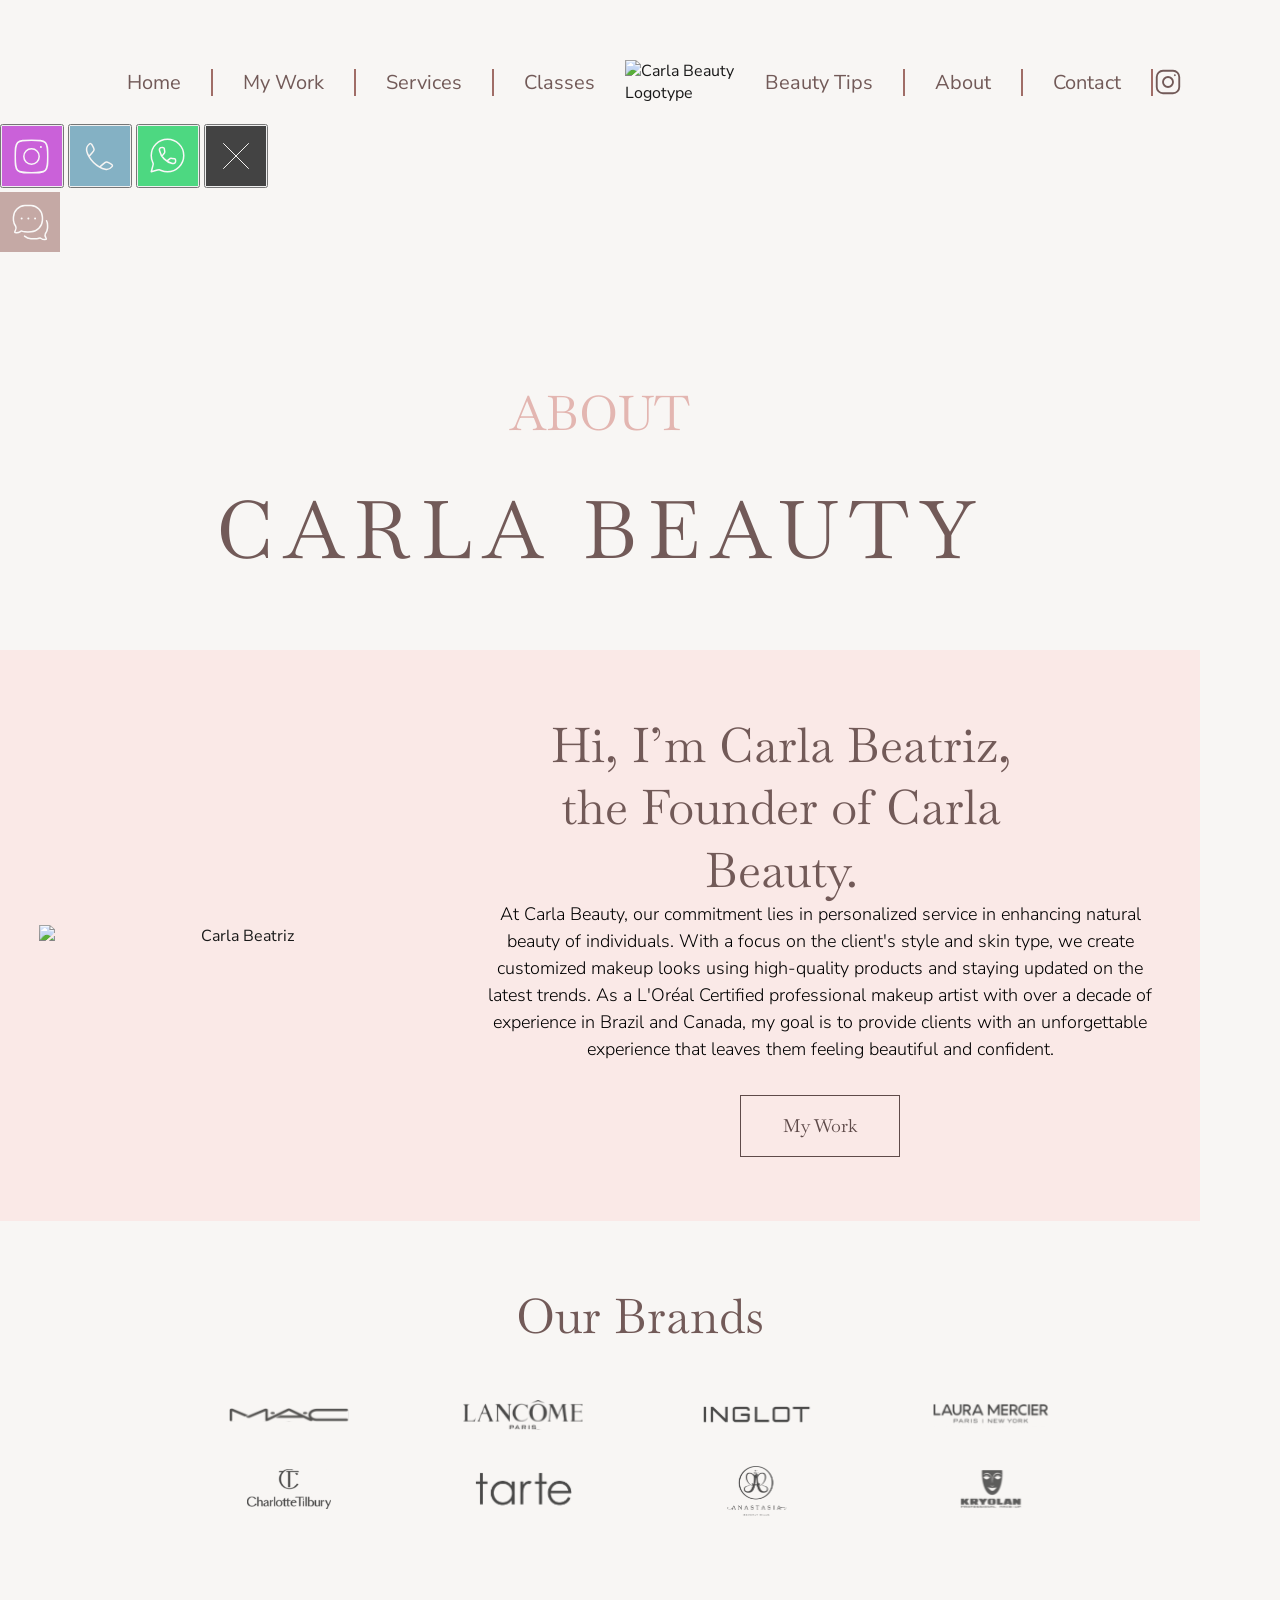
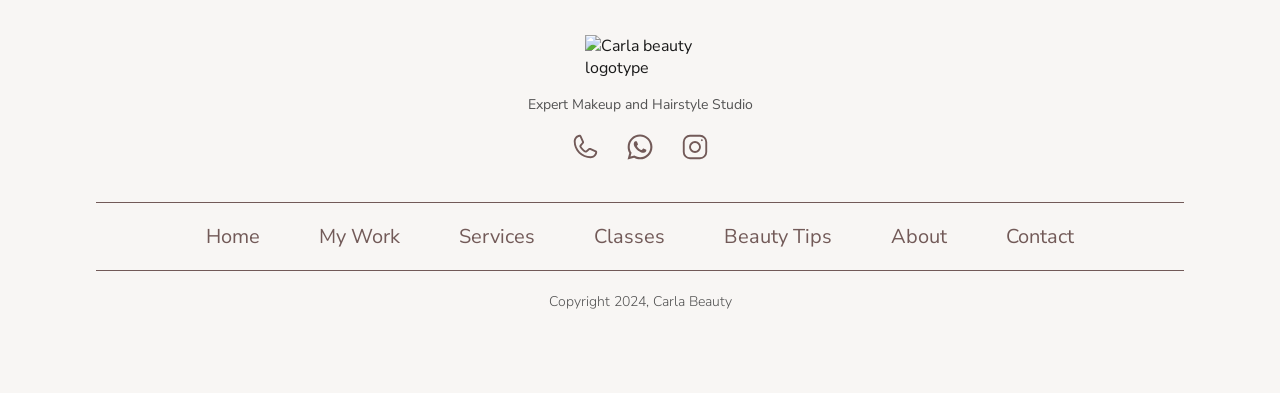
==== commit 2d9dc725: "ui fix: navbar a overflow fixed" ====
--- a/src/pages/about.html
+++ b/src/pages/about.html
@@ -23,7 +23,11 @@
     <nav id="navbar">
       <ul>
         <li><a href="../index.html">Home</a></li>
-        <li><a href="../pages/portfolio.html">My Work</a></li>
+        <li>
+          <a href="../pages/portfolio.html"
+            ><span class="long">My </span>Work</a
+          >
+        </li>
         <li><a href="../pages/services.html">Services</a></li>
         <li><a href="../pages/classes.html">Classes</a></li>
         <li>
@@ -33,7 +37,11 @@
             alt="Carla Beauty Logotype"
           />
         </li>
-        <li><a href="../pages/beauty-tips.html">Beauty Tips</a></li>
+        <li>
+          <a href="../pages/beauty-tips.html"
+            ><span class="long">Beauty </span>Tips</a
+          >
+        </li>
         <li><a href="../pages/about.html">About</a></li>
         <li><a href="../pages/contact.html">Contact</a></li>
         <li>
@@ -46,6 +54,32 @@
       </ul>
     </nav>
     <main class="about">
+      <div class="party-chat-widget">
+        <div class="chat-options" id="chat-widget-options">
+          <button type="button" class="option-btn opt-ig">
+            <img src="../assets/imgs/message-box/ig.svg" alt="Instagram" />
+          </button>
+          <button type="button" class="option-btn opt-phone">
+            <img src="../assets/imgs/message-box/phone.svg" alt="Phone" />
+          </button>
+          <button type="button" class="option-btn opt-wa">
+            <img src="../assets/imgs/message-box/whatsApp.svg" alt="WhatsApp" />
+          </button>
+          <button
+            type="button"
+            class="option-btn opt-close"
+            id="chat-widget-close"
+          >
+            <img src="../assets/imgs/message-box/dismiss.svg" alt="Close" />
+          </button>
+        </div>
+        <div class="chat-trigger" id="chat-widget-trigger">
+          <img
+            src="../assets/imgs/message-box/message.svg"
+            alt="message-icon"
+          />
+        </div>
+      </div>
       <!-- header -->
       <section class="about__header">
         <h2>ABOUT</h2>
--- a/src/css/styles.css
+++ b/src/css/styles.css
@@ -80,6 +80,84 @@
   background-color: #b99692;
   border-color: #b99692;
   color: #fff;
+}
+
+#services {
+  display: flex;
+  flex-direction: column;
+  align-items: center;
+}
+#services h2 {
+  font-family: Baskervville, serif;
+  font-size: 80px;
+  font-weight: 300;
+  color: #725a58;
+  text-transform: uppercase;
+  letter-spacing: 0.1em;
+}
+#services hr {
+  width: 200px;
+  height: 1px;
+  background-color: #e3b6b1;
+  border: none;
+  margin: 32px auto;
+}
+#services p {
+  max-width: 437px;
+  font-family: "Avenir Light", "Nunito Sans", sans-serif;
+  font-size: 18px;
+  line-height: 1.6;
+  color: #191919;
+}
+#services #service-options {
+  display: flex;
+  justify-content: center;
+  align-items: center;
+  gap: 60px;
+  max-width: 1154px;
+  margin-top: 96px;
+}
+#services #service-options .service,
+#services #service-options .service-wedding {
+  position: relative;
+}
+#services #service-options .service a,
+#services #service-options .service-wedding a {
+  display: block;
+  width: 100%;
+  height: 100%;
+}
+#services #service-options .service img,
+#services #service-options .service-wedding img {
+  width: 100%;
+  height: auto;
+  position: relative;
+  z-index: 2;
+}
+#services #service-options .service-wedding {
+  width: 400px;
+  position: relative;
+}
+#services #service-options .service {
+  width: 300px;
+  transition: all 0.3s ease;
+}
+#services #service-options .service .offset-border {
+  opacity: 0;
+  position: absolute;
+  top: 0px;
+  right: -20px;
+  width: 90%;
+  height: 95%;
+  border: 1px solid #e3b6b1;
+  z-index: 1;
+  pointer-events: none;
+}
+#services #service-options .service:hover .offset-border {
+  opacity: 1;
+}
+#services #service-options .service:hover {
+  transform: scale(120%);
 }
 
 #classes {
--- a/src/css/components/navbar.css
+++ b/src/css/components/navbar.css
@@ -1,4 +1,10 @@
 @import url("https://fonts.googleapis.com/css2?family=Baskervville&family=Nunito+Sans:wght@400;700&display=swap");
+@font-face {
+  font-family: "Avenir Light";
+  src: url("../assets/fonts/avenir-light.ttf") format("truetype");
+  font-weight: 300;
+  font-style: normal;
+}
 /* 
 TODOs
 - Center border right
@@ -70,6 +76,11 @@
   height: 40px;
 }
 
+@media (max-width: 1100px) {
+  .long {
+    display: none !important;
+  }
+}
 @media (max-width: 868px) {
   #navbar {
     padding: 40px 0px 10px;
@@ -131,7 +142,7 @@
 }
 .mobile-menu ul li a {
   text-decoration: none;
-  font-family: "Baskervville", serif;
+  font-family: Baskervville, serif;
   font-size: 2rem;
   color: #725a58;
 }
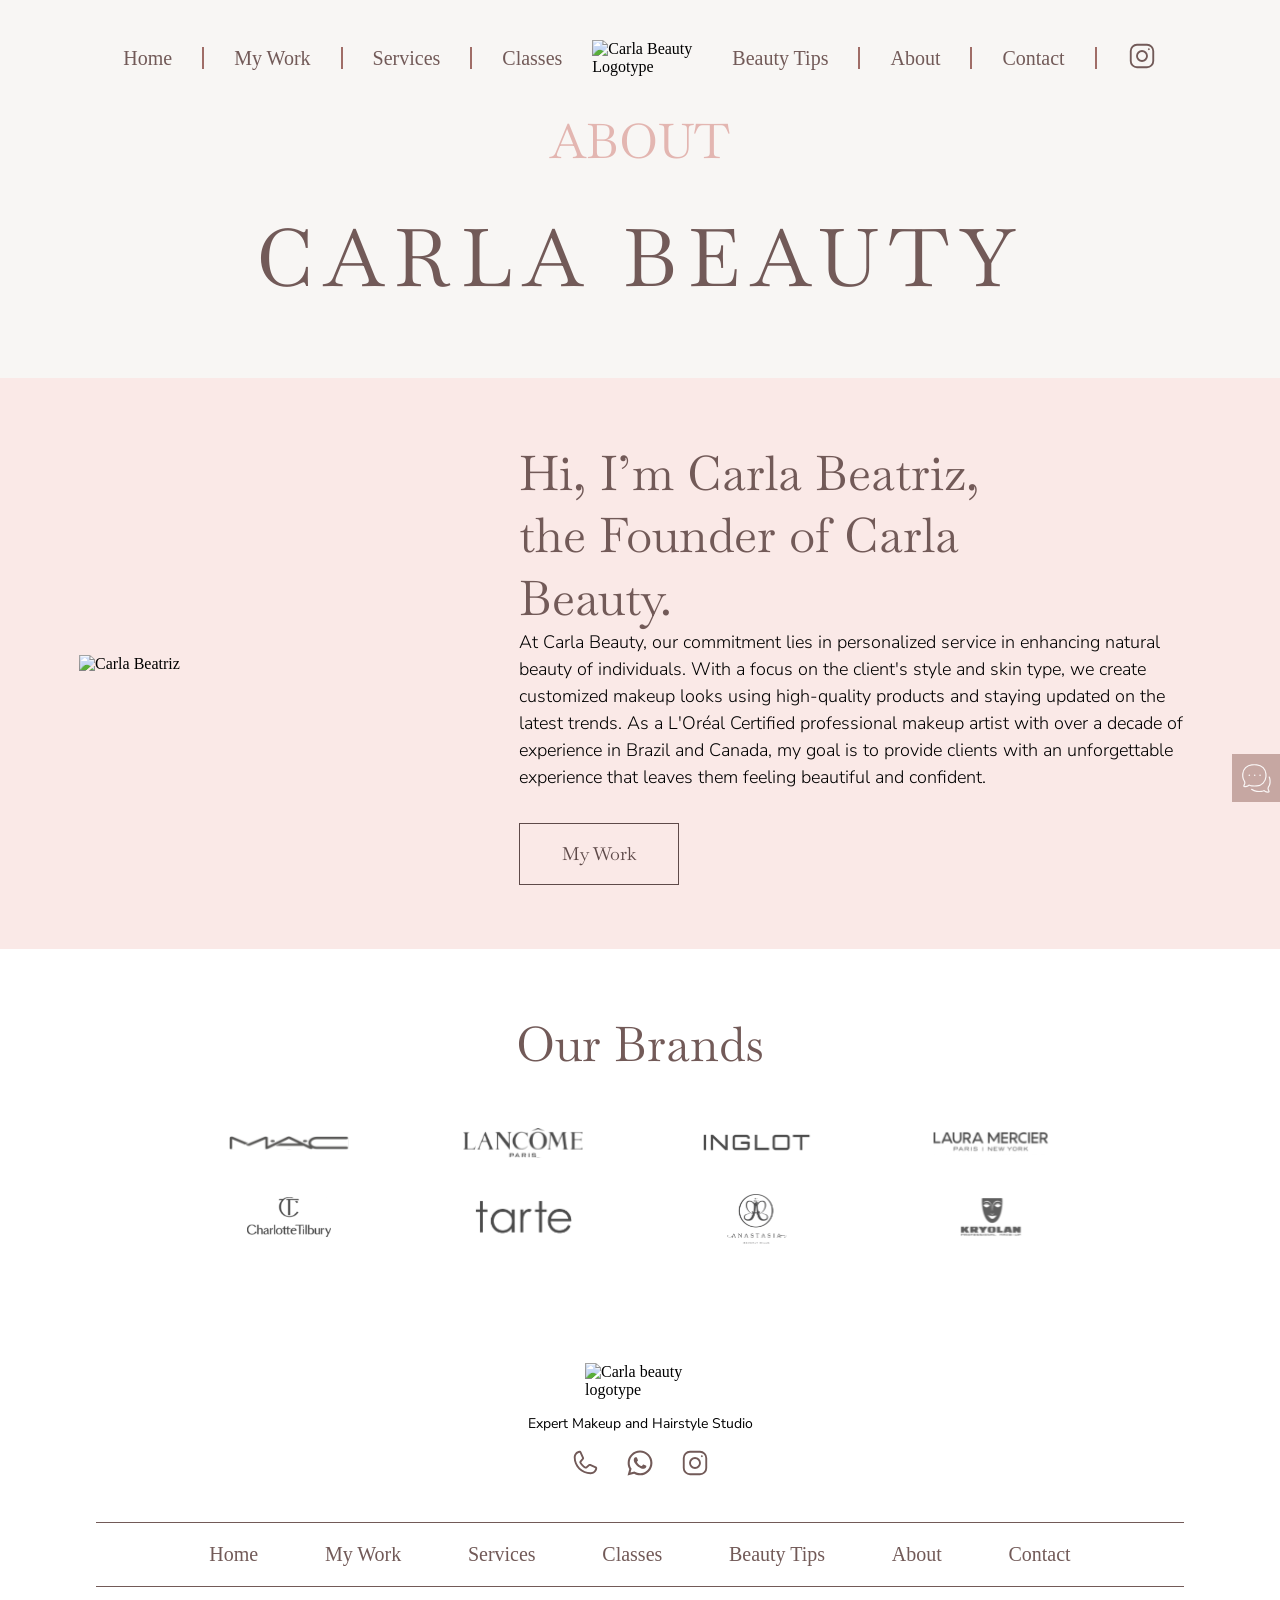
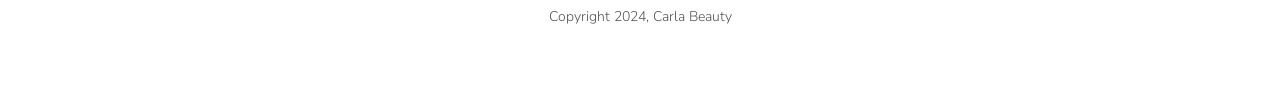
==== commit 76e5dd79: "connect pages" ====
--- a/src/pages/about.html
+++ b/src/pages/about.html
@@ -5,7 +5,6 @@
     <meta name="viewport" content="width=device-width, initial-scale=1.0" />
     <title>About | Carla Beauty</title>
 
-    <link rel="stylesheet" href="../css/styles.css" />
     <link rel="stylesheet" href="../css/about.css" />
     <link rel="stylesheet" href="../css/components/navbar.css" />
     <link rel="stylesheet" href="../css/components/footer.css" />
@@ -110,7 +109,12 @@
               feeling beautiful and confident.
             </p>
 
-            <button class="about__btn">My Work</button>
+            <button
+              class="about__btn"
+              onclick="location.href = '../pages/portfolio.html'"
+            >
+              My Work
+            </button>
           </div>
         </div>
       </section>
--- a/src/css/about.css
+++ b/src/css/about.css
@@ -5,6 +5,18 @@
   font-weight: 300;
   font-style: normal;
 }
+*,
+*::before,
+*::after {
+  box-sizing: border-box;
+  margin: 0;
+  padding: 0;
+}
+
+body {
+  overflow-x: hidden;
+}
+
 .about__header {
   text-align: center;
   width: 100vw;
@@ -98,11 +110,11 @@
   width: 160px;
   height: 62px;
   padding: 0;
-  border: 0.8px solid #5E4A49;
+  border: 0.8px solid #5e4a49;
   background: transparent;
   cursor: pointer;
   transition: all 0.3s ease;
-  color: #5E4A49;
+  color: #5e4a49;
   display: inline-flex;
   align-items: center;
   justify-content: center;
@@ -147,6 +159,53 @@
   margin-top: 4px;
 }
 
+.party-chat-widget {
+  position: fixed;
+  bottom: 50px;
+  right: 0;
+  margin-bottom: 48px;
+  width: 48px;
+  z-index: 2;
+}
+.party-chat-widget .chat-trigger {
+  display: flex;
+  align-items: center;
+  justify-content: center;
+  cursor: pointer;
+}
+.party-chat-widget .chat-trigger img {
+  width: 48px;
+  height: 48px;
+}
+.party-chat-widget .chat-trigger:hover {
+  opacity: 0.9;
+}
+.party-chat-widget .chat-trigger.hidden img {
+  opacity: 0;
+  pointer-events: none;
+}
+.party-chat-widget .chat-options {
+  display: none;
+  flex-direction: column;
+}
+.party-chat-widget .chat-options.is-open {
+  display: flex;
+}
+.party-chat-widget .chat-options .option-btn {
+  display: flex;
+  align-items: center;
+  justify-content: center;
+  border: none;
+  cursor: pointer;
+}
+.party-chat-widget .chat-options .option-btn img {
+  width: 48px;
+  height: 48px;
+}
+.party-chat-widget .chat-options .option-btn:hover {
+  opacity: 0.8;
+}
+
 @media (max-width: 768px) {
   .about__header {
     width: 100% !important;
@@ -219,6 +278,7 @@
     height: 52.56px;
     opacity: 0.6;
   }
-}
-
-/*# sourceMappingURL=about.css.map */
+  .party-chat-widget {
+    display: none !important;
+  }
+}/*# sourceMappingURL=about.css.map */
--- a/src/css/components/navbar.css
+++ b/src/css/components/navbar.css
@@ -116,7 +116,7 @@
 }
 .mobile-menu {
   position: fixed;
-  top: 0;
+  top: 40px;
   left: 0;
   width: 100%;
   height: 100vh;
--- a/src/css/components/footer.css
+++ b/src/css/components/footer.css
@@ -1,4 +1,10 @@
 @import url("https://fonts.googleapis.com/css2?family=Baskervville&family=Nunito+Sans:wght@400;700&display=swap");
+@font-face {
+  font-family: "Avenir Light";
+  src: url("../assets/fonts/avenir-light.ttf") format("truetype");
+  font-weight: 300;
+  font-style: normal;
+}
 footer {
   display: flex;
   flex-direction: column;
@@ -69,6 +75,7 @@
     display: grid;
     grid-template-columns: repeat(2, 1fr);
     gap: 15px;
+    padding: 20px 40px !important;
   }
   footer #footer-bar ul li {
     display: flex;
